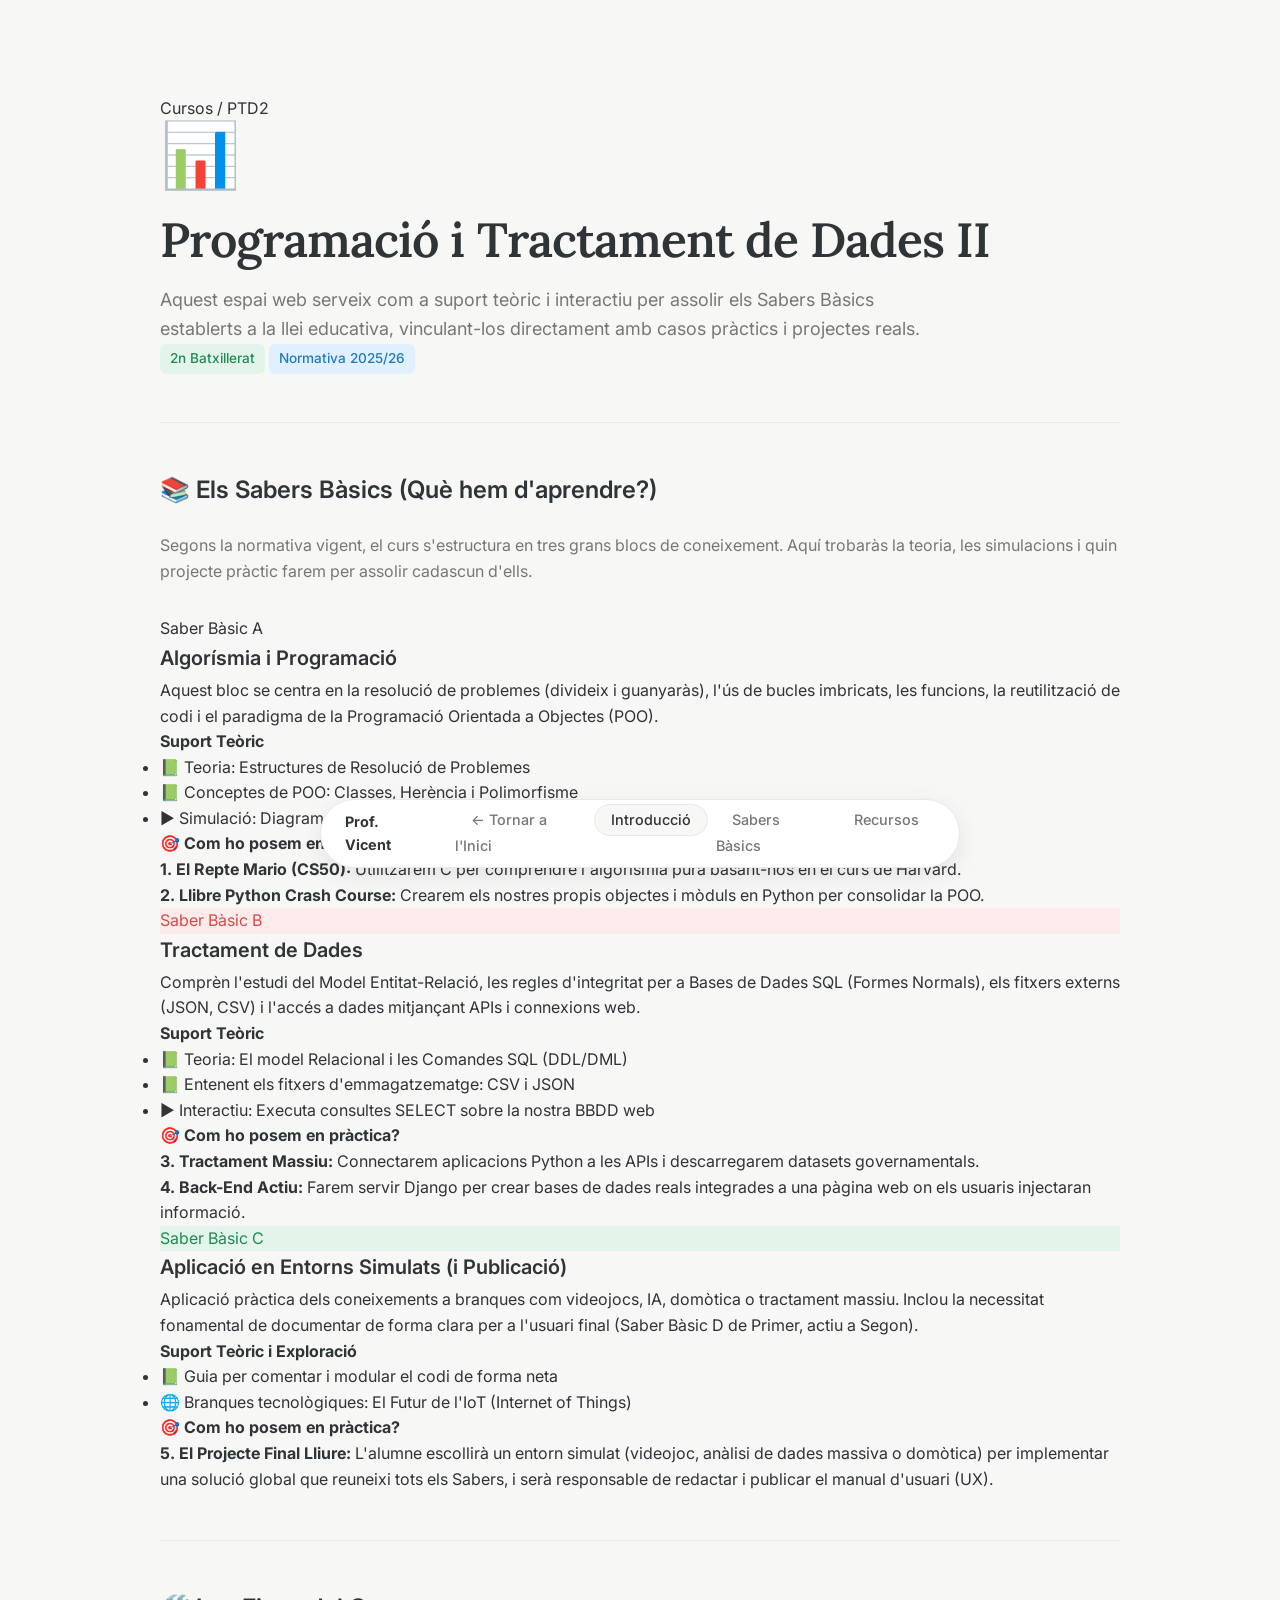
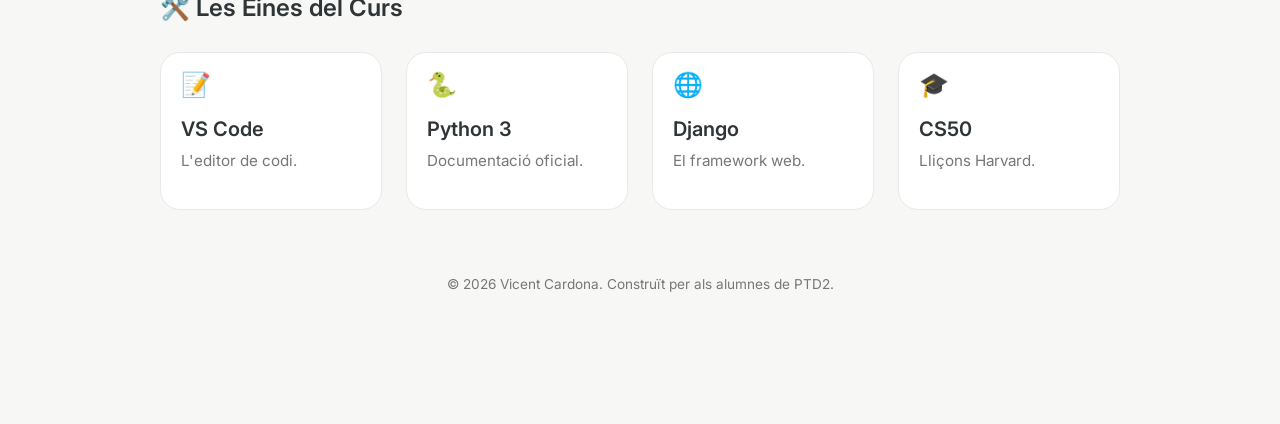
==== ptd2.html @ 04b73fc0 "refactor: restructure PTD2 around Sabers Basics" ====
<!DOCTYPE html>
<html lang="ca">

<head>
    <meta charset="UTF-8">
    <meta name="viewport" content="width=device-width, initial-scale=1.0">
    <title>PTD2 | Prof. Vicent Cardona</title>
    <meta name="description" content="Curs de Programació i Tractament de Dades II.">
    <!-- Fonts -->
    <link rel="preconnect" href="https://fonts.googleapis.com">
    <link rel="preconnect" href="https://fonts.gstatic.com" crossorigin>
    <link
        href="https://fonts.googleapis.com/css2?family=Inter:wght@400;500;600;700&family=JetBrains+Mono:wght@400;500&family=Lora:ital,wght@0,600;1,600&display=swap"
        rel="stylesheet">
    <link rel="stylesheet" href="css/style.css">
</head>

<body class="course-page">

    <!-- Floating Bottom/Top Nav Pill -->
    <nav class="nav-pill">
        <div class="nav-content">
            <span class="logo">Prof. Vicent</span>
            <ul class="nav-links">
                <li><a href="index.html">← Tornar a l'Inici</a></li>
                <li><a href="#intro" class="active">Introducció</a></li>
                <li><a href="#sabers">Sabers Bàsics</a></li>
                <li><a href="#recursos">Recursos</a></li>
            </ul>
        </div>
    </nav>

    <main class="container">

        <!-- Course Header -->
        <header id="intro" class="page-header course-header">
            <div class="breadcrumb">
                <a href="index.html">Cursos</a> / <span>PTD2</span>
            </div>
            <div class="header-icon">📊</div>
            <h1 class="title-serif">Programació i Tractament de Dades II</h1>
            <p class="subtitle">Aquest espai web serveix com a suport teòric i interactiu per assolir els Sabers Bàsics
                establerts a la llei educativa, vinculant-los directament amb casos pràctics i projectes reals.</p>
            <div class="course-meta">
                <span class="badge badge-green">2n Batxillerat</span>
                <span class="badge badge-blue">Normativa 2025/26</span>
            </div>
        </header>

        <hr class="divider">

        <!-- Core Knowledge Section (Sabers Basics) -->
        <section id="sabers" class="section">
            <div class="section-header">
                <h2>📚 Els Sabers Bàsics (Què hem d'aprendre?)</h2>
            </div>
            <p style="color: var(--text-secondary); margin-bottom: 2rem;">Segons la normativa vigent, el curs
                s'estructura en tres grans blocs de coneixement. Aquí trobaràs la teoria, les simulacions i quin
                projecte pràctic farem per assolir cadascun d'ells.</p>

            <!-- Saber Basic A -->
            <div class="module-card">
                <div class="module-header">
                    <div class="module-badge">Saber Bàsic A</div>
                    <h3>Algorísmia i Programació</h3>
                </div>
                <div class="module-body">
                    <p>Aquest bloc se centra en la resolució de problemes (divideix i guanyaràs), l'ús de bucles
                        imbricats, les funcions, la reutilització de codi i el paradigma de la Programació Orientada a
                        Objectes (POO).</p>

                    <div class="resource-list">
                        <h4>Suport Teòric</h4>
                        <ul>
                            <li><a href="#" class="resource-link"><span class="icon">📗</span> Teoria: Estructures de
                                    Resolució de Problemes</a></li>
                            <li><a href="#" class="resource-link"><span class="icon">📗</span> Conceptes de POO:
                                    Classes, Herència i Polimorfisme</a></li>
                            <li><a href="#" class="resource-link"><span class="icon">▶️</span> Simulació: Diagrames de
                                    classes interactius</a></li>
                        </ul>
                    </div>

                    <div class="project-box">
                        <h4>🎯 Com ho posem en pràctica?</h4>
                        <p><strong>1. El Repte Mario (CS50):</strong> Utilitzarem C per comprendre l'algorísmia pura
                            basant-nos en el curs de Harvard.<br>
                            <strong>2. Llibre Python Crash Course:</strong> Crearem els nostres propis objectes i mòduls
                            en Python per consolidar la POO.
                        </p>
                    </div>
                </div>
            </div>

            <!-- Saber Basic B -->
            <div class="module-card">
                <div class="module-header">
                    <div class="module-badge badge-red">Saber Bàsic B</div>
                    <h3>Tractament de Dades</h3>
                </div>
                <div class="module-body">
                    <p>Comprèn l'estudi del Model Entitat-Relació, les regles d'integritat per a Bases de Dades SQL
                        (Formes Normals), els fitxers externs (JSON, CSV) i l'accés a dades mitjançant APIs i connexions
                        web.</p>

                    <div class="resource-list">
                        <h4>Suport Teòric</h4>
                        <ul>
                            <li><a href="#" class="resource-link"><span class="icon">📗</span> Teoria: El model
                                    Relacional i les Comandes SQL (DDL/DML)</a></li>
                            <li><a href="#" class="resource-link"><span class="icon">📗</span> Entenent els fitxers
                                    d'emmagatzematge: CSV i JSON</a></li>
                            <li><a href="#" class="resource-link"><span class="icon">▶️</span> Interactiu: Executa
                                    consultes SELECT sobre la nostra BBDD web</a></li>
                        </ul>
                    </div>

                    <div class="project-box">
                        <h4>🎯 Com ho posem en pràctica?</h4>
                        <p><strong>3. Tractament Massiu:</strong> Connectarem aplicacions Python a les APIs i
                            descarregarem datasets governamentals.<br>
                            <strong>4. Back-End Actiu:</strong> Farem servir Django per crear bases de dades reals
                            integrades a una pàgina web on els usuaris injectaran informació.
                        </p>
                    </div>
                </div>
            </div>

            <!-- Saber Basic C -->
            <div class="module-card">
                <div class="module-header">
                    <div class="module-badge badge-green">Saber Bàsic C</div>
                    <h3>Aplicació en Entorns Simulats (i Publicació)</h3>
                </div>
                <div class="module-body">
                    <p>Aplicació pràctica dels coneixements a branques com videojocs, IA, domòtica o tractament massiu.
                        Inclou la necessitat fonamental de documentar de forma clara per a l'usuari final (Saber Bàsic D
                        de Primer, actiu a Segon).</p>

                    <div class="resource-list">
                        <h4>Suport Teòric i Exploració</h4>
                        <ul>
                            <li><a href="#" class="resource-link"><span class="icon">📗</span> Guia per comentar i
                                    modular el codi de forma neta</a></li>
                            <li><a href="#" class="resource-link"><span class="icon">🌐</span> Branques tecnològiques:
                                    El Futur de l'IoT (Internet of Things)</a></li>
                        </ul>
                    </div>

                    <div class="project-box">
                        <h4>🎯 Com ho posem en pràctica?</h4>
                        <p><strong>5. El Projecte Final Lliure:</strong> L'alumne escollirà un entorn simulat (videojoc,
                            anàlisi de dades massiva o domòtica) per implementar una solució global que reuneixi tots
                            els Sabers, i serà responsable de redactar i publicar el manual d'usuari (UX).</p>
                    </div>
                </div>
            </div>

        </section>

        <hr class="divider">

        <!-- Toolbox Section -->
        <section id="recursos" class="section">
            <div class="section-header">
                <h2>🛠️ Les Eines del Curs</h2>
            </div>
            <div class="bento-grid grid-small">
                <a href="https://code.visualstudio.com/" target="_blank" class="bento-card card-small">
                    <div class="card-emoji">📝</div>
                    <h3>VS Code</h3>
                    <p>L'editor de codi.</p>
                </a>
                <a href="https://www.python.org/" target="_blank" class="bento-card card-small">
                    <div class="card-emoji">🐍</div>
                    <h3>Python 3</h3>
                    <p>Documentació oficial.</p>
                </a>
                <a href="https://docs.djangoproject.com/" target="_blank" class="bento-card card-small">
                    <div class="card-emoji">🌐</div>
                    <h3>Django</h3>
                    <p>El framework web.</p>
                </a>
                <a href="https://cs50.harvard.edu/x/2024/" target="_blank" class="bento-card card-small">
                    <div class="card-emoji">🎓</div>
                    <h3>CS50</h3>
                    <p>Lliçons Harvard.</p>
                </a>
            </div>
        </section>

        <footer class="site-footer">
            <p>&copy; 2026 Vicent Cardona. Construït per als alumnes de PTD2.</p>
        </footer>
    </main>

    <script src="js/main.js"></script>
</body>

</html>
---- css/style.css ----
/* --- Notion Meets Bento Box Design System --- */
:root {
    /* Color Palette */
    --bg-main: #F7F7F5;
    /* Notion off-white */
    --bg-card: #FFFFFF;
    --bg-card-secondary: #F1F1EF;

    /* Text Colors */
    --text-primary: #2F3437;
    --text-secondary: #787774;

    /* Borders & Dividers */
    --border-subtle: #E9E9E7;

    /* Accent Badge Colors (Bg/Text) */
    --badge-blue-bg: #E1F0FE;
    --badge-blue-text: #227BBC;
    --badge-green-bg: #E3F5EB;
    --badge-green-text: #218A51;
    --badge-red-bg: #FDEBEC;
    --badge-red-text: #D44C47;
    --badge-yellow-bg: #FAF3DD;
    --badge-yellow-text: #B78D00;
    /* Darkened custom yellow for contrast */

    /* Typography */
    --font-sans: 'Inter', system-ui, -apple-system, BlinkMacSystemFont, "Segoe UI", Roboto, sans-serif;
    --font-serif: 'Lora', Georgia, serif;

    /* Component Tokens */
    --radius-bento: 20px;
    /* Split difference between 16 and 24 */
    --shadow-hover: 0px 4px 12px rgba(0, 0, 0, 0.05);
    --transition-speed: 0.2s;
    --max-width: 1024px;
}

* {
    margin: 0;
    padding: 0;
    box-sizing: border-box;
}

body {
    font-family: var(--font-sans);
    background-color: var(--bg-main);
    color: var(--text-primary);
    line-height: 1.6;
    font-weight: 400;
    -webkit-font-smoothing: antialiased;
}

/* --- Layout --- */
.container {
    max-width: var(--max-width);
    margin: 0 auto;
    padding: 4rem 2rem 8rem 2rem;
    /* Extra padding at bottom for the floating nav pill */
}

.section {
    margin-bottom: 3rem;
}

.section-header {
    display: flex;
    align-items: center;
    gap: 1rem;
    margin-bottom: 1.5rem;
}

/* --- Typography Formatting --- */
h1,
h2,
h3 {
    color: var(--text-primary);
}

h1 {
    font-size: 3rem;
    font-weight: 700;
    letter-spacing: -0.02em;
    margin-bottom: 0.5rem;
}

.title-serif {
    font-family: var(--font-serif);
    font-weight: 600;
}

h2 {
    font-size: 1.5rem;
    font-weight: 600;
}

h3 {
    font-size: 1.25rem;
    font-weight: 600;
    margin-bottom: 0.25rem;
}

p.subtitle {
    font-size: 1.125rem;
    color: var(--text-secondary);
    max-width: 800px;
}

a {
    text-decoration: none;
    color: inherit;
}

/* --- Header --- */
.page-header {
    margin-bottom: 3rem;
    padding-top: 2rem;
}

.header-icon {
    font-size: 4rem;
    margin-bottom: 1rem;
    line-height: 1;
}

hr.divider {
    border: none;
    height: 1px;
    background-color: var(--border-subtle);
    margin: 3rem 0;
}

/* --- Bento Grid System --- */
.bento-grid {
    display: grid;
    grid-template-columns: repeat(2, 1fr);
    gap: 24px;
}

.grid-small {
    grid-template-columns: repeat(4, 1fr);
}

/* --- Bento Cards --- */
.bento-card {
    background-color: var(--bg-card);
    border: 1px solid var(--border-subtle);
    border-radius: var(--radius-bento);
    padding: 24px;
    display: flex;
    flex-direction: column;
    transition: transform var(--transition-speed) ease, box-shadow var(--transition-speed) ease;
    cursor: pointer;
    height: 100%;
}

.bento-card:hover {
    transform: translateY(-2px);
    box-shadow: var(--shadow-hover);
}

.card-large {
    grid-column: span 2;
}

.card-small {
    padding: 20px;
}

.card-emoji {
    font-size: 24px;
    margin-bottom: 16px;
    line-height: 1;
}

.bento-card p {
    color: var(--text-secondary);
    font-size: 0.95rem;
    flex-grow: 1;
    margin-bottom: 1rem;
}

.card-footer {
    display: flex;
    justify-content: space-between;
    align-items: center;
    margin-top: auto;
}

.arrow {
    color: var(--text-secondary);
    font-size: 1.2rem;
    transition: transform var(--transition-speed) ease;
}

.bento-card:hover .arrow {
    transform: translateX(4px);
    color: var(--text-primary);
}

/* --- Badges / Tags --- */
.badge {
    display: inline-block;
    padding: 4px 10px;
    border-radius: 6px;
    font-size: 0.85rem;
    font-weight: 500;
}

.badge-blue {
    background-color: var(--badge-blue-bg);
    color: var(--badge-blue-text);
}

.badge-green {
    background-color: var(--badge-green-bg);
    color: var(--badge-green-text);
}

.badge-red {
    background-color: var(--badge-red-bg);
    color: var(--badge-red-text);
}

.badge-yellow {
    background-color: var(--badge-yellow-bg);
    color: var(--badge-yellow-text);
}

/* --- Accordions / Toggles --- */
.faq-section h2 {
    margin-bottom: 1.5rem;
}

.accordion {
    margin-bottom: 0.5rem;
    border-radius: 8px;
    overflow: hidden;
}

.accordion summary {
    padding: 12px 8px;
    font-weight: 600;
    cursor: pointer;
    list-style: none;
    /* Hide default triangle in many browsers */
    color: var(--text-primary);
    transition: background-color 0.2s ease;
    border-radius: 8px;
}

.accordion summary::-webkit-details-marker {
    display: none;
}

.accordion summary:hover {
    background-color: rgba(0, 0, 0, 0.03);
}

.accordion-content {
    padding: 8px 8px 16px 24px;
    color: var(--text-secondary);
    font-size: 0.95rem;
}

/* --- Navigation Pill (Floating Bottom) --- */
.nav-pill {
    position: fixed;
    bottom: 2rem;
    left: 50%;
    transform: translateX(-50%);
    z-index: 1000;
}

.nav-content {
    background-color: var(--bg-card);
    border: 1px solid var(--border-subtle);
    box-shadow: 0 8px 24px rgba(0, 0, 0, 0.08);
    border-radius: 50px;
    padding: 0.5rem 1.5rem;
    display: flex;
    align-items: center;
    gap: 2rem;
}

.nav-pill .logo {
    font-weight: 700;
    font-size: 0.9rem;
    color: var(--text-primary);
}

.nav-links {
    list-style: none;
    display: flex;
    gap: 0.5rem;
}

.nav-links a {
    font-size: 0.9rem;
    font-weight: 500;
    color: var(--text-secondary);
    padding: 0.4rem 1rem;
    border-radius: 20px;
    transition: all 0.2s ease;
}

.nav-links a:hover {
    color: var(--text-primary);
    background-color: rgba(0, 0, 0, 0.03);
}

.nav-links a.active {
    color: var(--text-primary);
    background-color: var(--bg-main);
    border: 1px solid var(--border-subtle);
}

/* --- Footer --- */
.site-footer {
    text-align: center;
    color: var(--text-secondary);
    font-size: 0.85rem;
    margin-top: 4rem;
}

/* --- Mobile Responsiveness --- */
@media (max-width: 768px) {
    .container {
        padding: 2rem 1rem 6rem 1rem;
    }

    h1 {
        font-size: 2.25rem;
    }

    .bento-grid,
    .grid-small {
        grid-template-columns: 1fr;
    }

    .card-large {
        grid-column: span 1;
    }

    .nav-content {
        gap: 1rem;
        padding: 0.5rem 1rem;
    }

    .nav-pill .logo {
        display: none;
        /* Hide logo on mobile for space */
    }
}
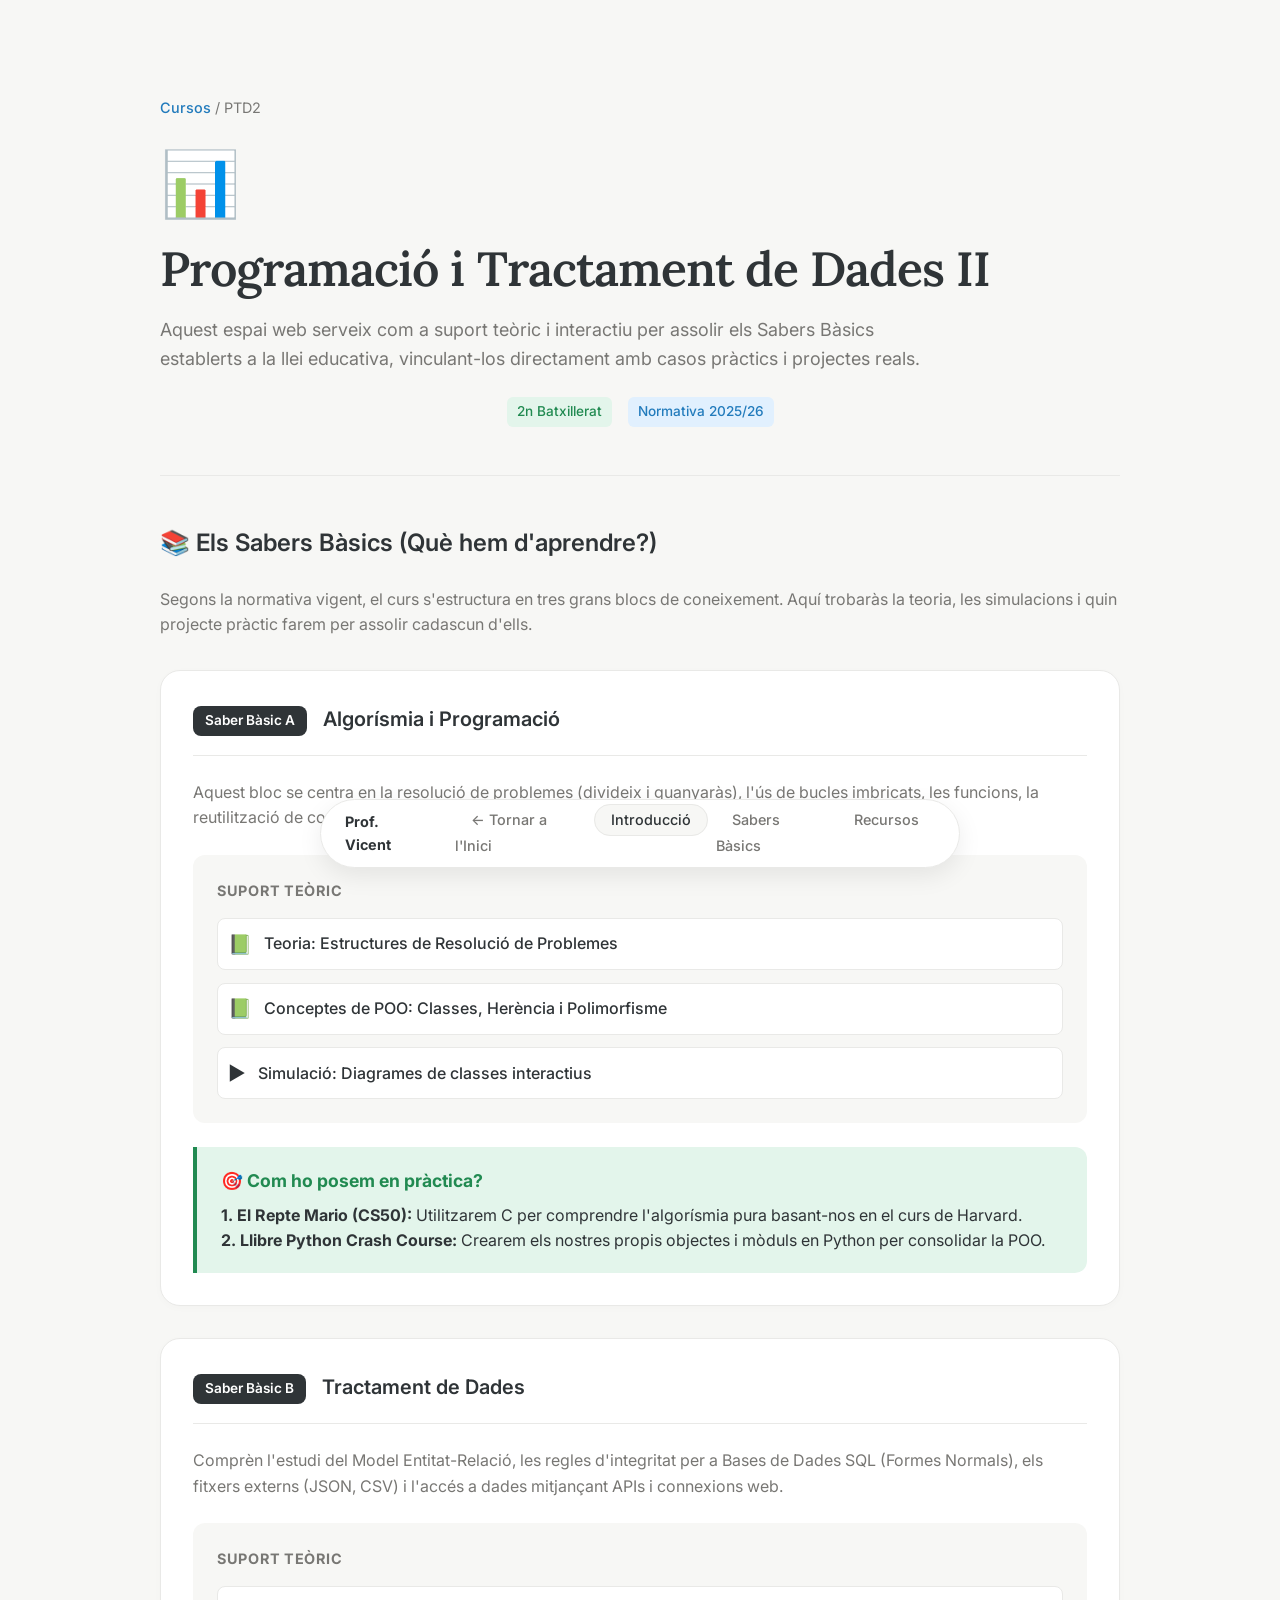
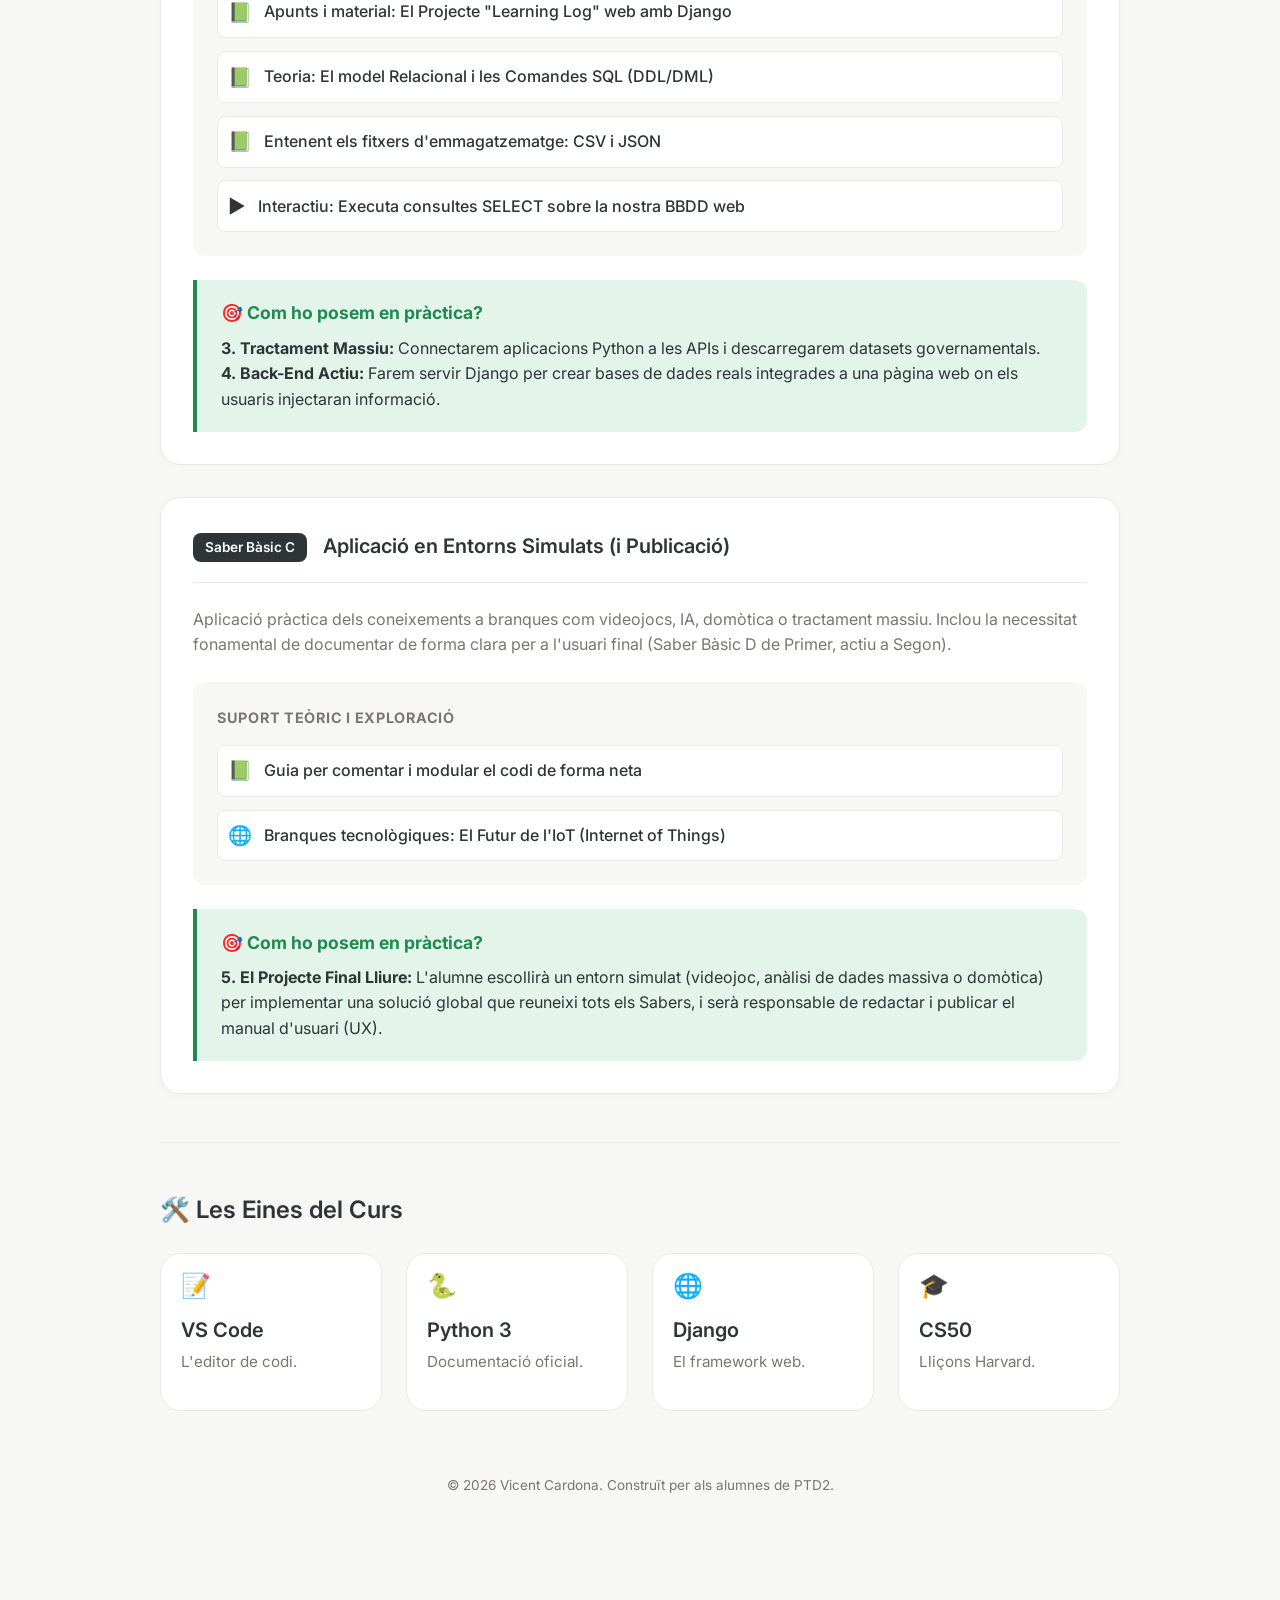
==== commit b04a85cd: "feat: Add Django Learning Log materials" ====
--- a/ptd2.html
+++ b/ptd2.html
@@ -106,6 +106,8 @@
                     <div class="resource-list">
                         <h4>Suport Teòric</h4>
                         <ul>
+                            <li><a href="django_learning_log.html" class="resource-link"><span class="icon">📗</span>
+                                    Apunts i material: El Projecte "Learning Log" web amb Django</a></li>
                             <li><a href="#" class="resource-link"><span class="icon">📗</span> Teoria: El model
                                     Relacional i les Comandes SQL (DDL/DML)</a></li>
                             <li><a href="#" class="resource-link"><span class="icon">📗</span> Entenent els fitxers
--- a/css/style.css
+++ b/css/style.css
@@ -253,6 +253,294 @@
     display: none;
 }
 
+/* --- Course Page Specific Styles & Learning Modules --- */
+
+.breadcrumb {
+    font-size: 0.9rem;
+    color: var(--text-secondary);
+    margin-bottom: 2rem;
+}
+
+.breadcrumb a {
+    color: var(--badge-blue-text);
+    text-decoration: none;
+    font-weight: 500;
+}
+
+.course-header .course-meta {
+    display: flex;
+    gap: 1rem;
+    margin-top: 1.5rem;
+    justify-content: center;
+}
+
+.module-card {
+    background-color: var(--bg-card);
+    border: 1px solid var(--border-subtle);
+    border-radius: var(--radius-bento);
+    padding: 2rem;
+    margin-bottom: 2rem;
+    box-shadow: 0 2px 8px rgba(0, 0, 0, 0.02);
+}
+
+.module-header {
+    display: flex;
+    align-items: center;
+    gap: 1rem;
+    margin-bottom: 1.5rem;
+    border-bottom: 1px solid var(--border-subtle);
+    padding-bottom: 1rem;
+}
+
+.module-badge {
+    background-color: var(--text-primary);
+    color: var(--bg-card);
+    padding: 4px 12px;
+    border-radius: 8px;
+    font-size: 0.85rem;
+    font-weight: 600;
+}
+
+.module-body p {
+    color: var(--text-secondary);
+    font-size: 1rem;
+    margin-bottom: 1.5rem;
+}
+
+/* Resource List inside modules */
+.resource-list {
+    background-color: var(--bg-main);
+    padding: 1.5rem;
+    border-radius: 12px;
+    margin-bottom: 1.5rem;
+}
+
+.resource-list h4 {
+    font-size: 0.9rem;
+    text-transform: uppercase;
+    letter-spacing: 0.05em;
+    color: var(--text-secondary);
+    margin-bottom: 1rem;
+}
+
+.resource-list ul {
+    list-style: none;
+    display: flex;
+    flex-direction: column;
+    gap: 0.8rem;
+}
+
+.resource-link {
+    display: flex;
+    align-items: center;
+    gap: 0.8rem;
+    padding: 0.6rem;
+    background-color: var(--bg-card);
+    border: 1px solid var(--border-subtle);
+    border-radius: 8px;
+    transition: all var(--transition-speed) ease;
+    font-weight: 500;
+}
+
+.resource-link:hover {
+    border-color: #d1d1cf;
+    transform: translateX(4px);
+    box-shadow: var(--shadow-hover);
+}
+
+.resource-link .icon {
+    font-size: 1.2rem;
+}
+
+/* Code Snippets */
+.interactive-snippet {
+    margin-bottom: 1.5rem;
+    border-radius: 12px;
+    overflow: hidden;
+    border: 1px solid var(--border-subtle);
+}
+
+.snippet-header {
+    background-color: var(--text-primary);
+    color: #a1a1aa;
+    padding: 0.5rem 1rem;
+    font-size: 0.8rem;
+    font-weight: 600;
+    font-family: var(--font-sans);
+}
+
+.interactive-snippet pre {
+    background-color: #1a1a1a;
+    color: #e4e4e7;
+    padding: 1.5rem;
+    overflow-x: auto;
+    font-family: 'JetBrains Mono', 'Courier New', Courier, monospace;
+    font-size: 0.95rem;
+    line-height: 1.5;
+}
+
+/* Project Box */
+.project-box {
+    border-left: 4px solid var(--badge-green-text);
+    padding: 1.2rem 1.5rem;
+    background-color: var(--badge-green-bg);
+    border-radius: 0 12px 12px 0;
+}
+
+.project-box h4 {
+    color: var(--badge-green-text);
+    margin-bottom: 0.5rem;
+    font-size: 1.1rem;
+}
+
+.project-box p {
+    color: var(--text-primary) !important;
+    margin-bottom: 0 !important;
+}
+
+.breadcrumb {
+    font-size: 0.9rem;
+    color: var(--text-secondary);
+    margin-bottom: 2rem;
+}
+
+.breadcrumb a {
+    color: var(--badge-blue-text);
+    text-decoration: none;
+    font-weight: 500;
+}
+
+.course-header .course-meta {
+    display: flex;
+    gap: 1rem;
+    margin-top: 1.5rem;
+    justify-content: center;
+}
+
+.module-card {
+    background-color: var(--bg-card);
+    border: 1px solid var(--border-subtle);
+    border-radius: var(--radius-bento);
+    padding: 2rem;
+    margin-bottom: 2rem;
+    box-shadow: 0 2px 8px rgba(0, 0, 0, 0.02);
+}
+
+.module-header {
+    display: flex;
+    align-items: center;
+    gap: 1rem;
+    margin-bottom: 1.5rem;
+    border-bottom: 1px solid var(--border-subtle);
+    padding-bottom: 1rem;
+}
+
+.module-badge {
+    background-color: var(--text-primary);
+    color: var(--bg-card);
+    padding: 4px 12px;
+    border-radius: 8px;
+    font-size: 0.85rem;
+    font-weight: 600;
+}
+
+.module-body p {
+    color: var(--text-secondary);
+    font-size: 1rem;
+    margin-bottom: 1.5rem;
+}
+
+/* Resource List inside modules */
+.resource-list {
+    background-color: var(--bg-main);
+    padding: 1.5rem;
+    border-radius: 12px;
+    margin-bottom: 1.5rem;
+}
+
+.resource-list h4 {
+    font-size: 0.9rem;
+    text-transform: uppercase;
+    letter-spacing: 0.05em;
+    color: var(--text-secondary);
+    margin-bottom: 1rem;
+}
+
+.resource-list ul {
+    list-style: none;
+    display: flex;
+    flex-direction: column;
+    gap: 0.8rem;
+}
+
+.resource-link {
+    display: flex;
+    align-items: center;
+    gap: 0.8rem;
+    padding: 0.6rem;
+    background-color: var(--bg-card);
+    border: 1px solid var(--border-subtle);
+    border-radius: 8px;
+    transition: all var(--transition-speed) ease;
+    font-weight: 500;
+}
+
+.resource-link:hover {
+    border-color: #d1d1cf;
+    transform: translateX(4px);
+    box-shadow: var(--shadow-hover);
+}
+
+.resource-link .icon {
+    font-size: 1.2rem;
+}
+
+/* Code Snippets */
+.interactive-snippet {
+    margin-bottom: 1.5rem;
+    border-radius: 12px;
+    overflow: hidden;
+    border: 1px solid var(--border-subtle);
+}
+
+.snippet-header {
+    background-color: var(--text-primary);
+    color: #a1a1aa;
+    padding: 0.5rem 1rem;
+    font-size: 0.8rem;
+    font-weight: 600;
+    font-family: var(--font-sans);
+}
+
+.interactive-snippet pre {
+    background-color: #1a1a1a;
+    color: #e4e4e7;
+    padding: 1.5rem;
+    overflow-x: auto;
+    font-family: 'JetBrains Mono', 'Courier New', Courier, monospace;
+    font-size: 0.95rem;
+    line-height: 1.5;
+}
+
+/* Project Box */
+.project-box {
+    border-left: 4px solid var(--badge-green-text);
+    padding: 1.2rem 1.5rem;
+    background-color: var(--badge-green-bg);
+    border-radius: 0 12px 12px 0;
+}
+
+.project-box h4 {
+    color: var(--badge-green-text);
+    margin-bottom: 0.5rem;
+    font-size: 1.1rem;
+}
+
+.project-box p {
+    color: var(--text-primary) !important;
+    margin-bottom: 0 !important;
+}
+
 .accordion summary:hover {
     background-color: rgba(0, 0, 0, 0.03);
 }
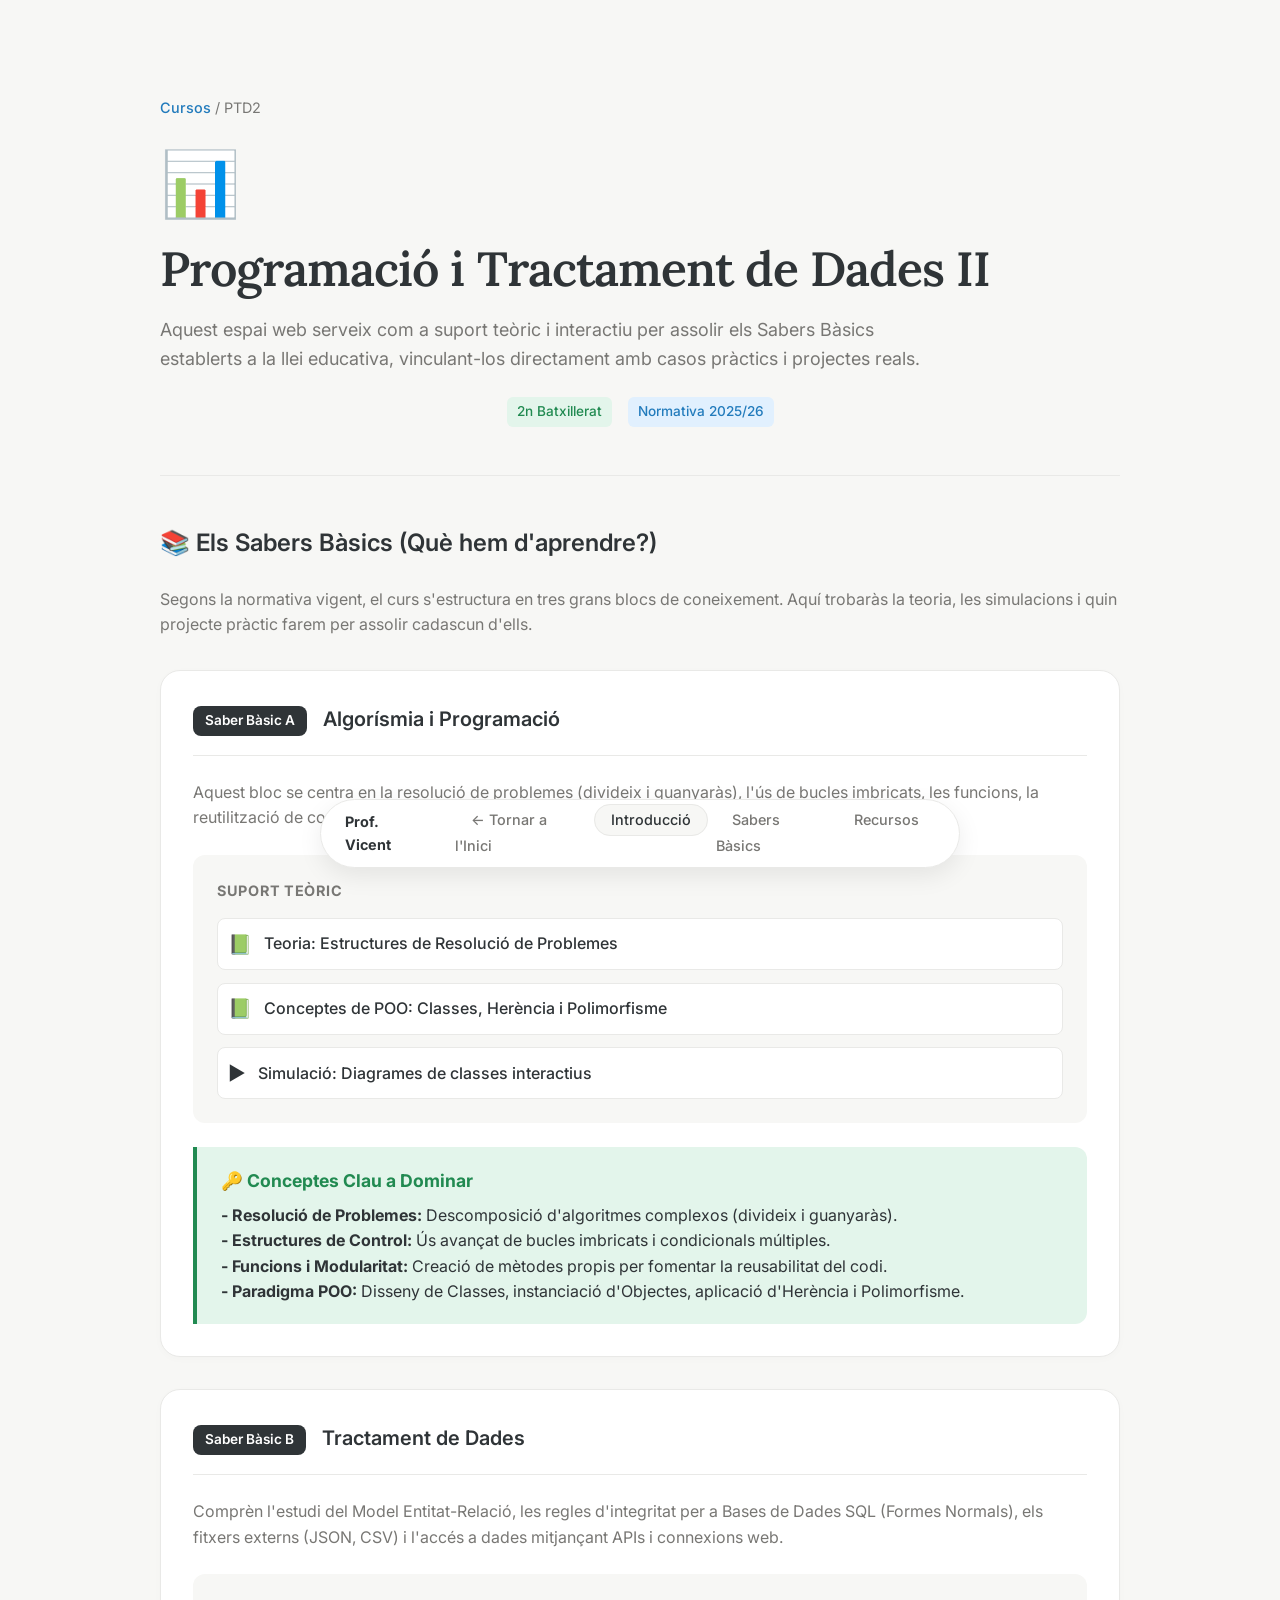
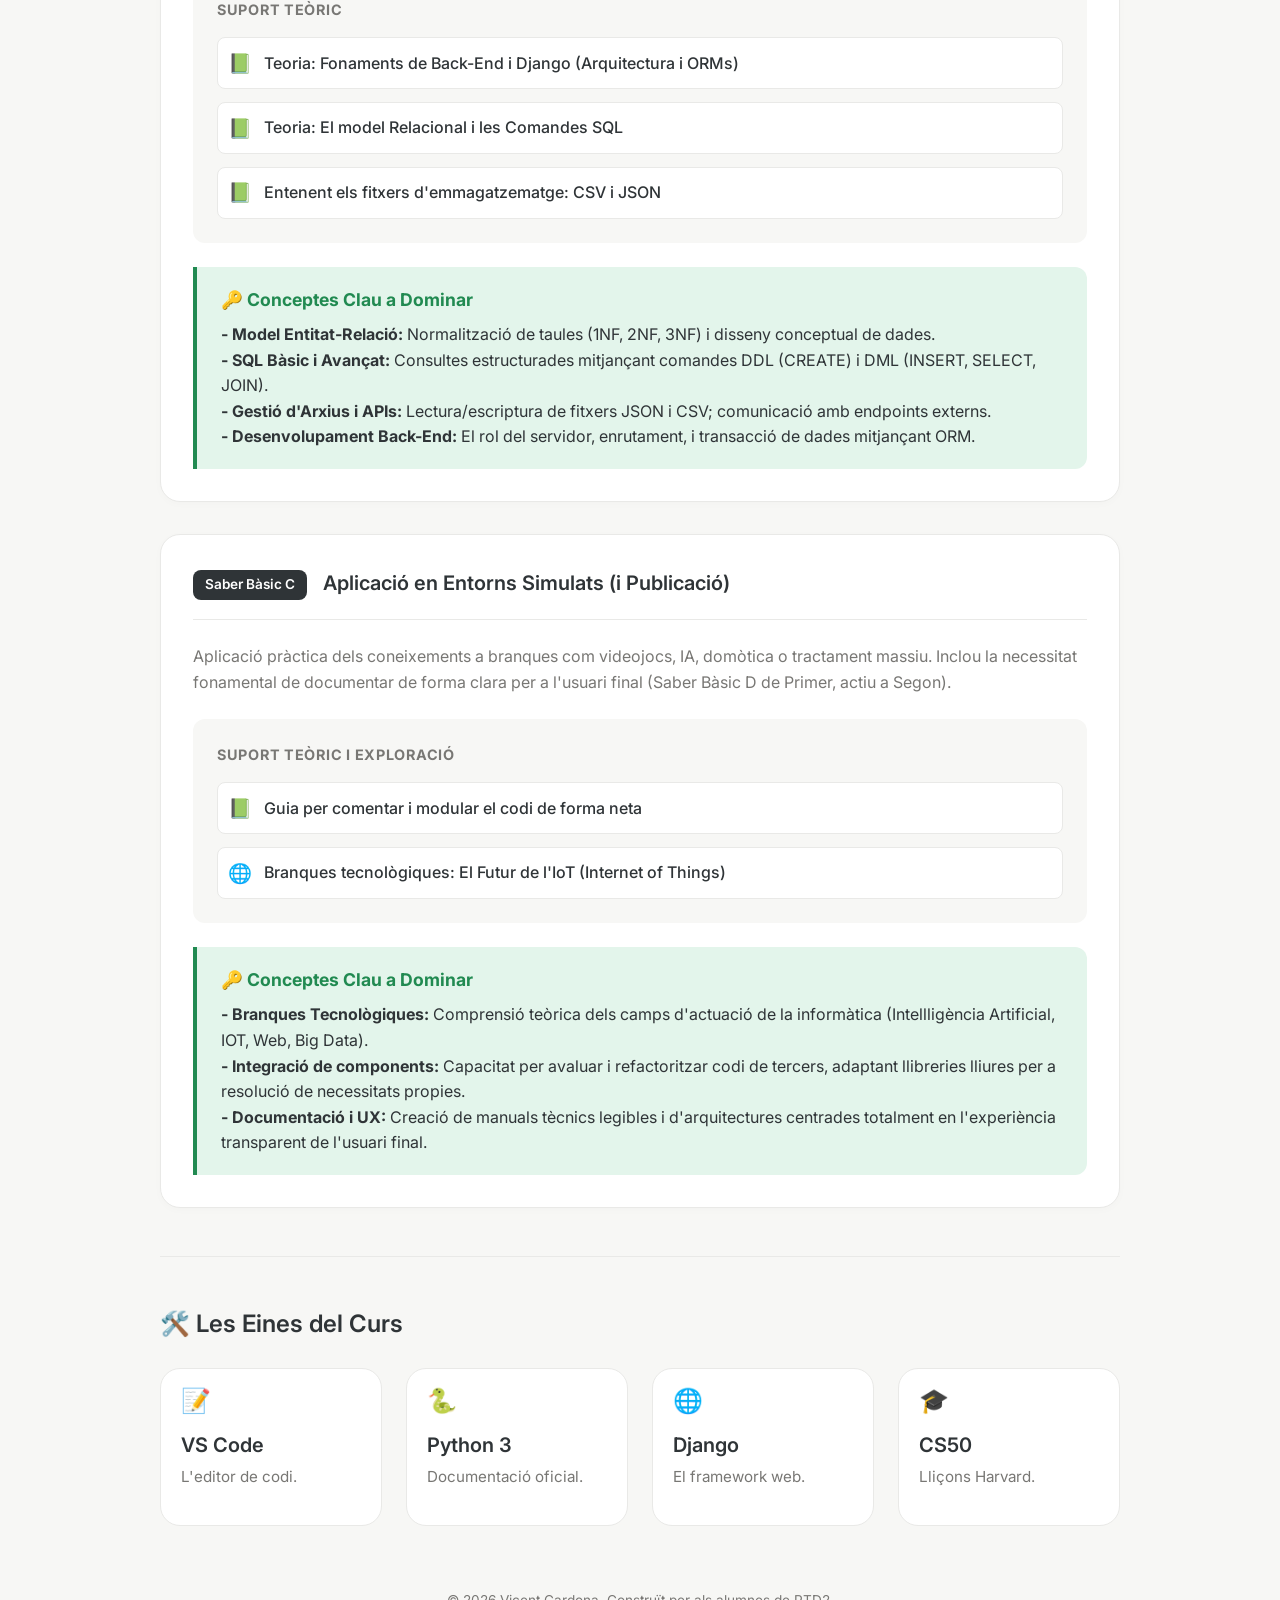
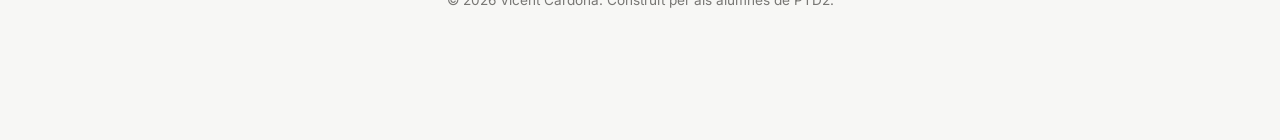
==== commit 3992c445: "feat: restructure to pure Sabers Basics theory and add back-end theory" ====
--- a/ptd2.html
+++ b/ptd2.html
@@ -82,11 +82,15 @@
                     </div>
 
                     <div class="project-box">
-                        <h4>🎯 Com ho posem en pràctica?</h4>
-                        <p><strong>1. El Repte Mario (CS50):</strong> Utilitzarem C per comprendre l'algorísmia pura
-                            basant-nos en el curs de Harvard.<br>
-                            <strong>2. Llibre Python Crash Course:</strong> Crearem els nostres propis objectes i mòduls
-                            en Python per consolidar la POO.
+                        <h4>🔑 Conceptes Clau a Dominar</h4>
+                        <p><strong>- Resolució de Problemes:</strong> Descomposició d'algoritmes complexos (divideix i
+                            guanyaràs).<br>
+                            <strong>- Estructures de Control:</strong> Ús avançat de bucles imbricats i condicionals
+                            múltiples.<br>
+                            <strong>- Funcions i Modularitat:</strong> Creació de mètodes propis per fomentar la
+                            reusabilitat del codi.<br>
+                            <strong>- Paradigma POO:</strong> Disseny de Classes, instanciació d'Objectes, aplicació
+                            d'Herència i Polimorfisme.
                         </p>
                     </div>
                 </div>
@@ -106,23 +110,25 @@
                     <div class="resource-list">
                         <h4>Suport Teòric</h4>
                         <ul>
-                            <li><a href="django_learning_log.html" class="resource-link"><span class="icon">📗</span>
-                                    Apunts i material: El Projecte "Learning Log" web amb Django</a></li>
+                            <li><a href="teoria_saber_b.html" class="resource-link"><span class="icon">📗</span> Teoria:
+                                    Fonaments de Back-End i Django (Arquitectura i ORMs)</a></li>
                             <li><a href="#" class="resource-link"><span class="icon">📗</span> Teoria: El model
-                                    Relacional i les Comandes SQL (DDL/DML)</a></li>
+                                    Relacional i les Comandes SQL</a></li>
                             <li><a href="#" class="resource-link"><span class="icon">📗</span> Entenent els fitxers
                                     d'emmagatzematge: CSV i JSON</a></li>
-                            <li><a href="#" class="resource-link"><span class="icon">▶️</span> Interactiu: Executa
-                                    consultes SELECT sobre la nostra BBDD web</a></li>
                         </ul>
                     </div>
 
                     <div class="project-box">
-                        <h4>🎯 Com ho posem en pràctica?</h4>
-                        <p><strong>3. Tractament Massiu:</strong> Connectarem aplicacions Python a les APIs i
-                            descarregarem datasets governamentals.<br>
-                            <strong>4. Back-End Actiu:</strong> Farem servir Django per crear bases de dades reals
-                            integrades a una pàgina web on els usuaris injectaran informació.
+                        <h4>🔑 Conceptes Clau a Dominar</h4>
+                        <p><strong>- Model Entitat-Relació:</strong> Normalització de taules (1NF, 2NF, 3NF) i disseny
+                            conceptual de dades.<br>
+                            <strong>- SQL Bàsic i Avançat:</strong> Consultes estructurades mitjançant comandes DDL
+                            (CREATE) i DML (INSERT, SELECT, JOIN).<br>
+                            <strong>- Gestió d'Arxius i APIs:</strong> Lectura/escriptura de fitxers JSON i CSV;
+                            comunicació amb endpoints externs.<br>
+                            <strong>- Desenvolupament Back-End:</strong> El rol del servidor, enrutament, i transacció
+                            de dades mitjançant ORM.
                         </p>
                     </div>
                 </div>
@@ -150,10 +156,14 @@
                     </div>
 
                     <div class="project-box">
-                        <h4>🎯 Com ho posem en pràctica?</h4>
-                        <p><strong>5. El Projecte Final Lliure:</strong> L'alumne escollirà un entorn simulat (videojoc,
-                            anàlisi de dades massiva o domòtica) per implementar una solució global que reuneixi tots
-                            els Sabers, i serà responsable de redactar i publicar el manual d'usuari (UX).</p>
+                        <h4>🔑 Conceptes Clau a Dominar</h4>
+                        <p><strong>- Branques Tecnològiques:</strong> Comprensió teòrica dels camps d'actuació de la
+                            informàtica (Intellligència Artificial, IOT, Web, Big Data).<br>
+                            <strong>- Integració de components:</strong> Capacitat per avaluar i refactoritzar codi de
+                            tercers, adaptant llibreries lliures per a resolució de necessitats propies.<br>
+                            <strong>- Documentació i UX:</strong> Creació de manuals tècnics legibles i d'arquitectures
+                            centrades totalment en l'experiència transparent de l'usuari final.
+                        </p>
                     </div>
                 </div>
             </div>
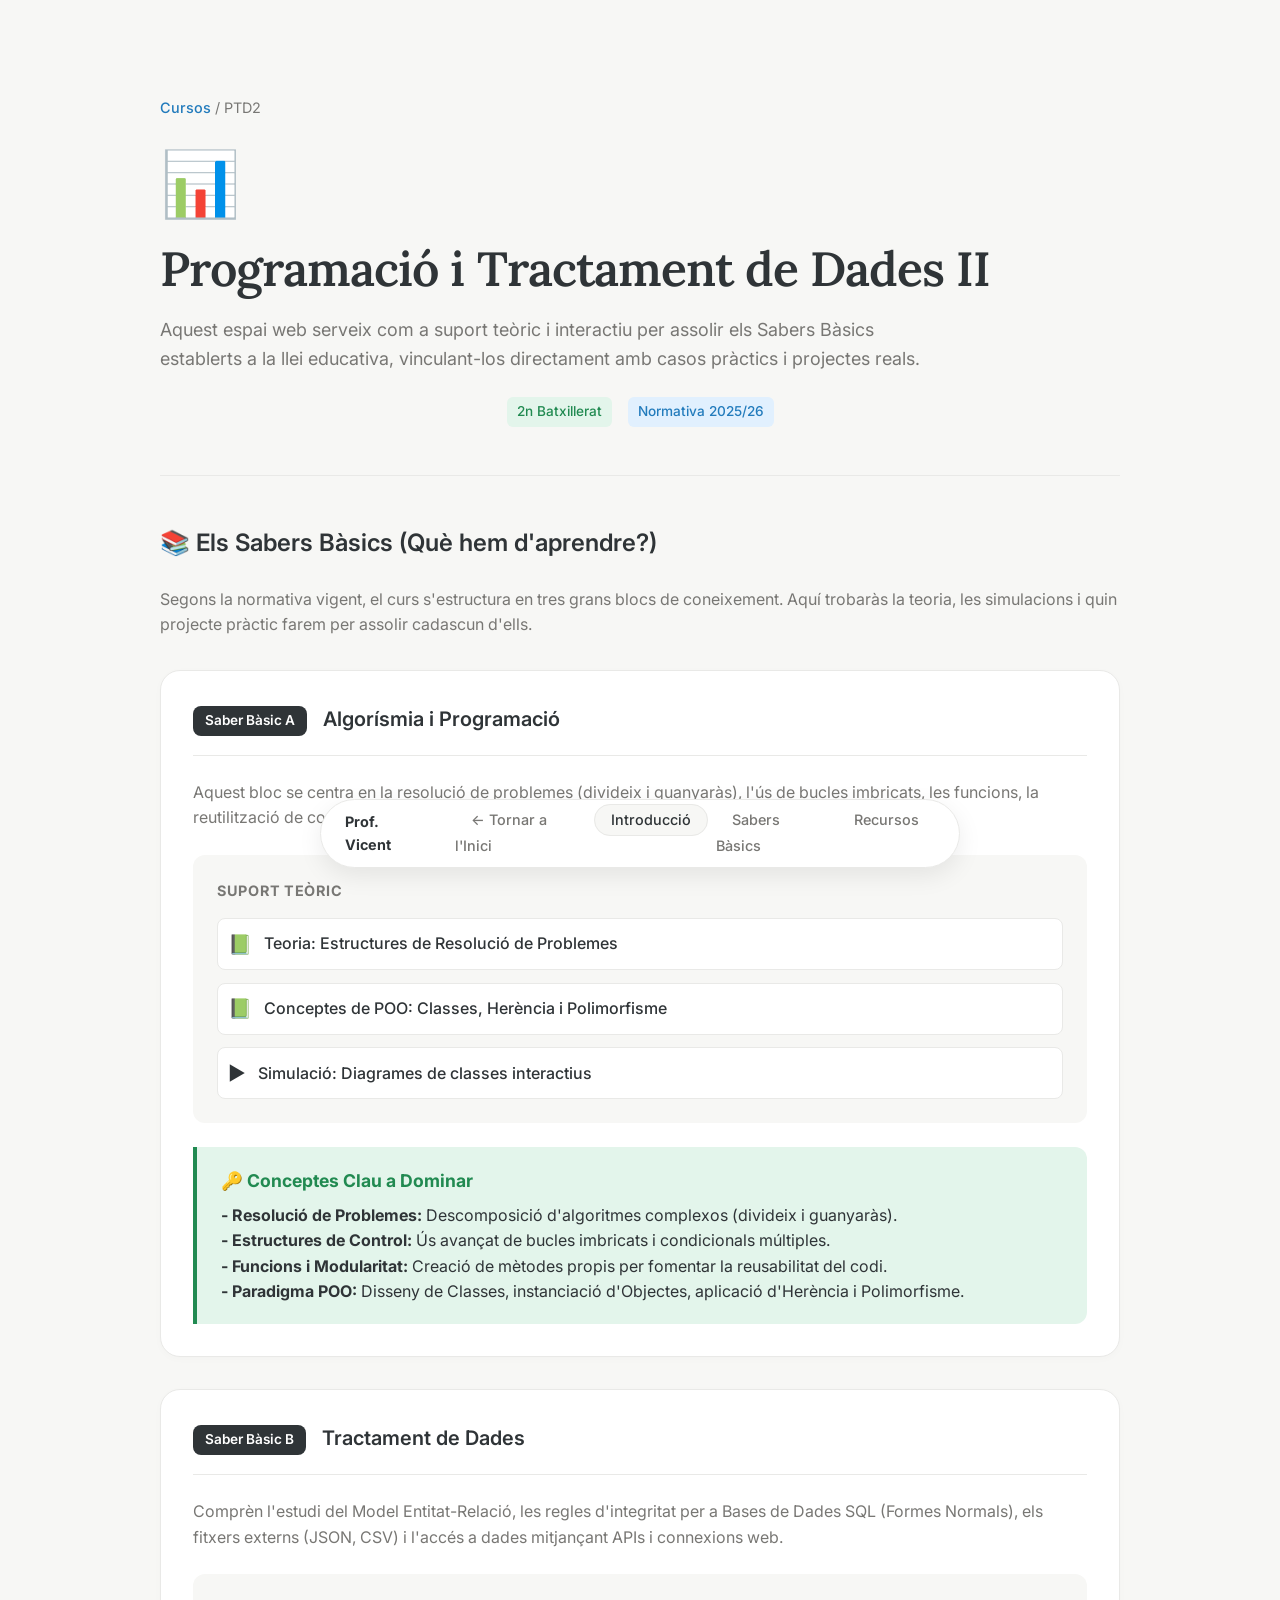
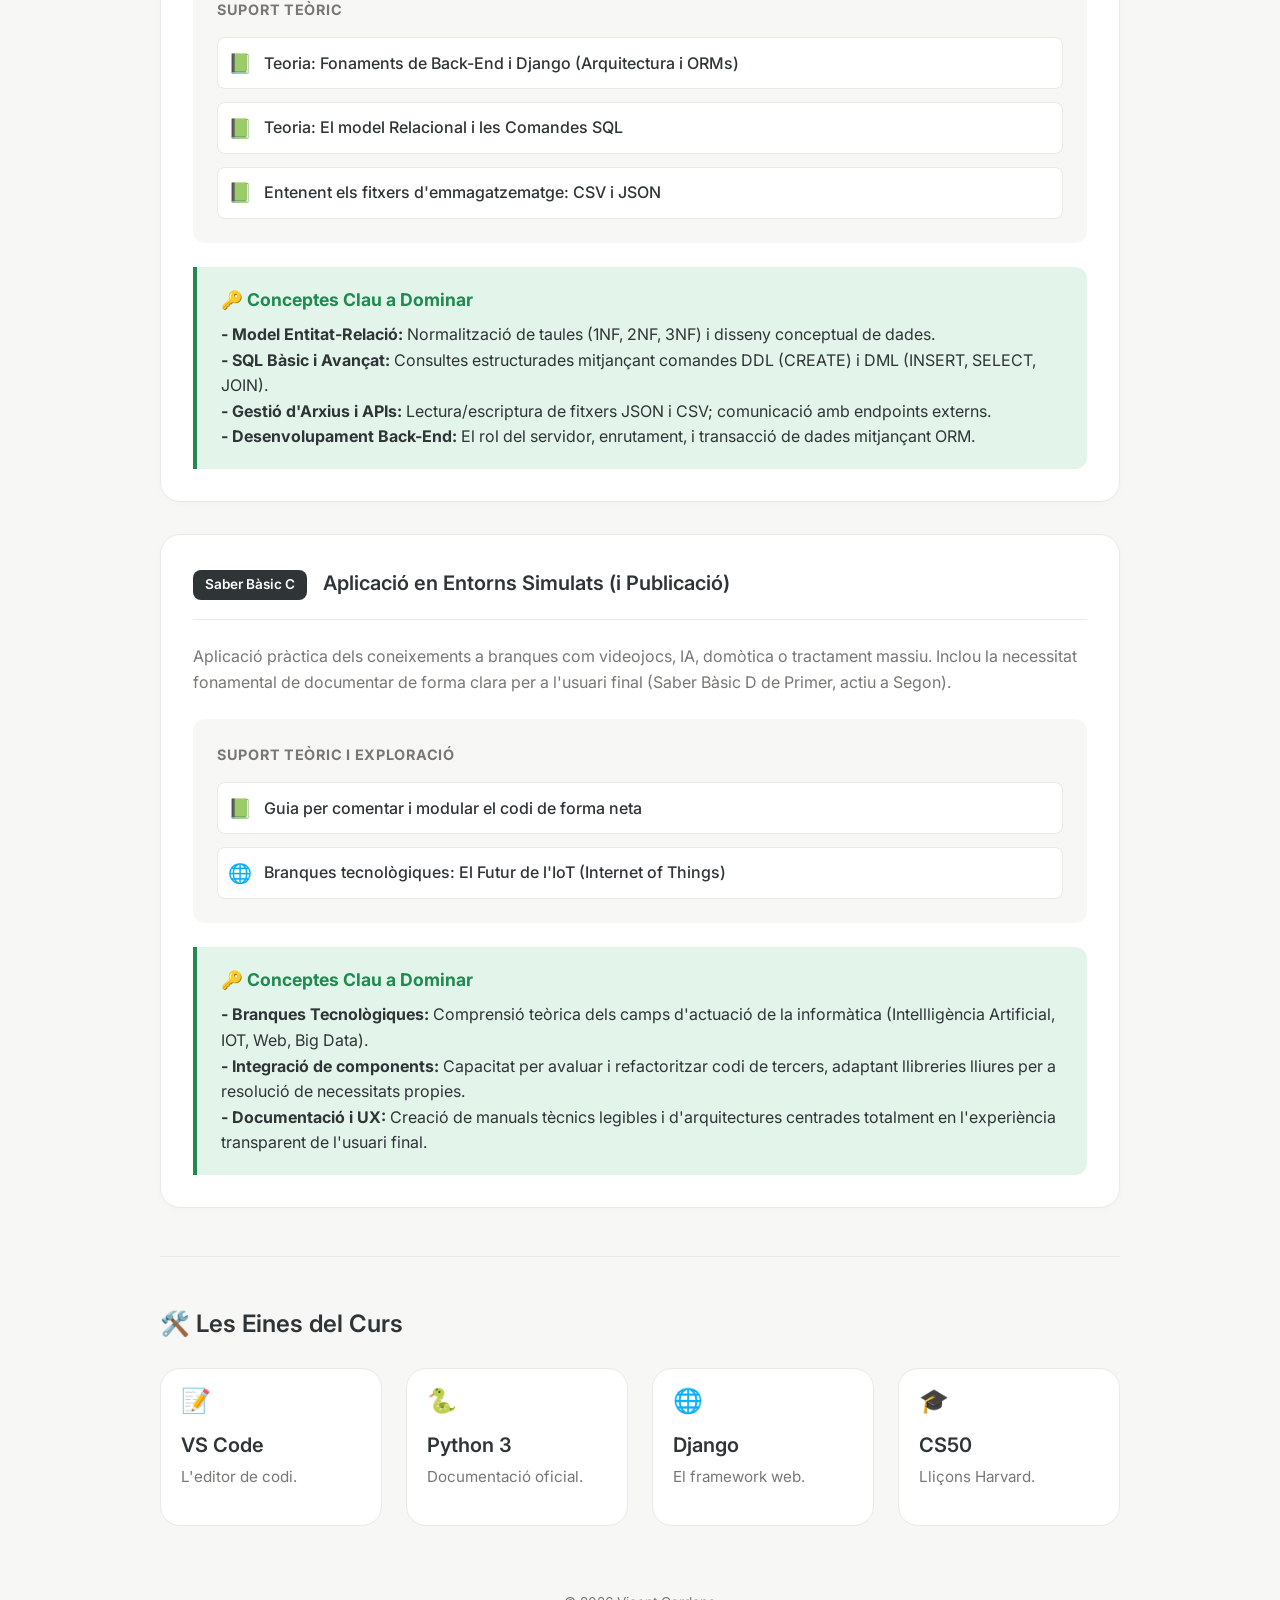
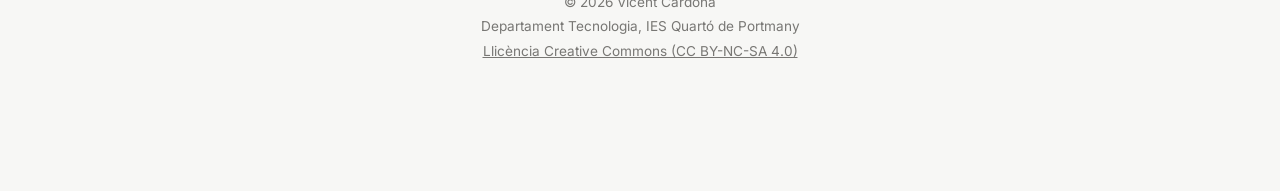
==== commit 9e16be5a: "chore: Update footers with school branding and CC License" ====
--- a/ptd2.html
+++ b/ptd2.html
@@ -201,8 +201,14 @@
             </div>
         </section>
 
-        <footer class="site-footer">
-            <p>&copy; 2026 Vicent Cardona. Construït per als alumnes de PTD2.</p>
+        <footer class="site-footer" style="line-height: 1.8;">
+            <p>
+                &copy; 2026 Vicent Cardona<br>
+                Departament Tecnologia, IES Quartó de Portmany<br>
+                <a href="https://creativecommons.org/licenses/by-nc-sa/4.0/deed.ca" target="_blank"
+                    rel="noopener noreferrer" style="text-decoration: underline;">Llicència Creative Commons (CC
+                    BY-NC-SA 4.0)</a>
+            </p>
         </footer>
     </main>
 
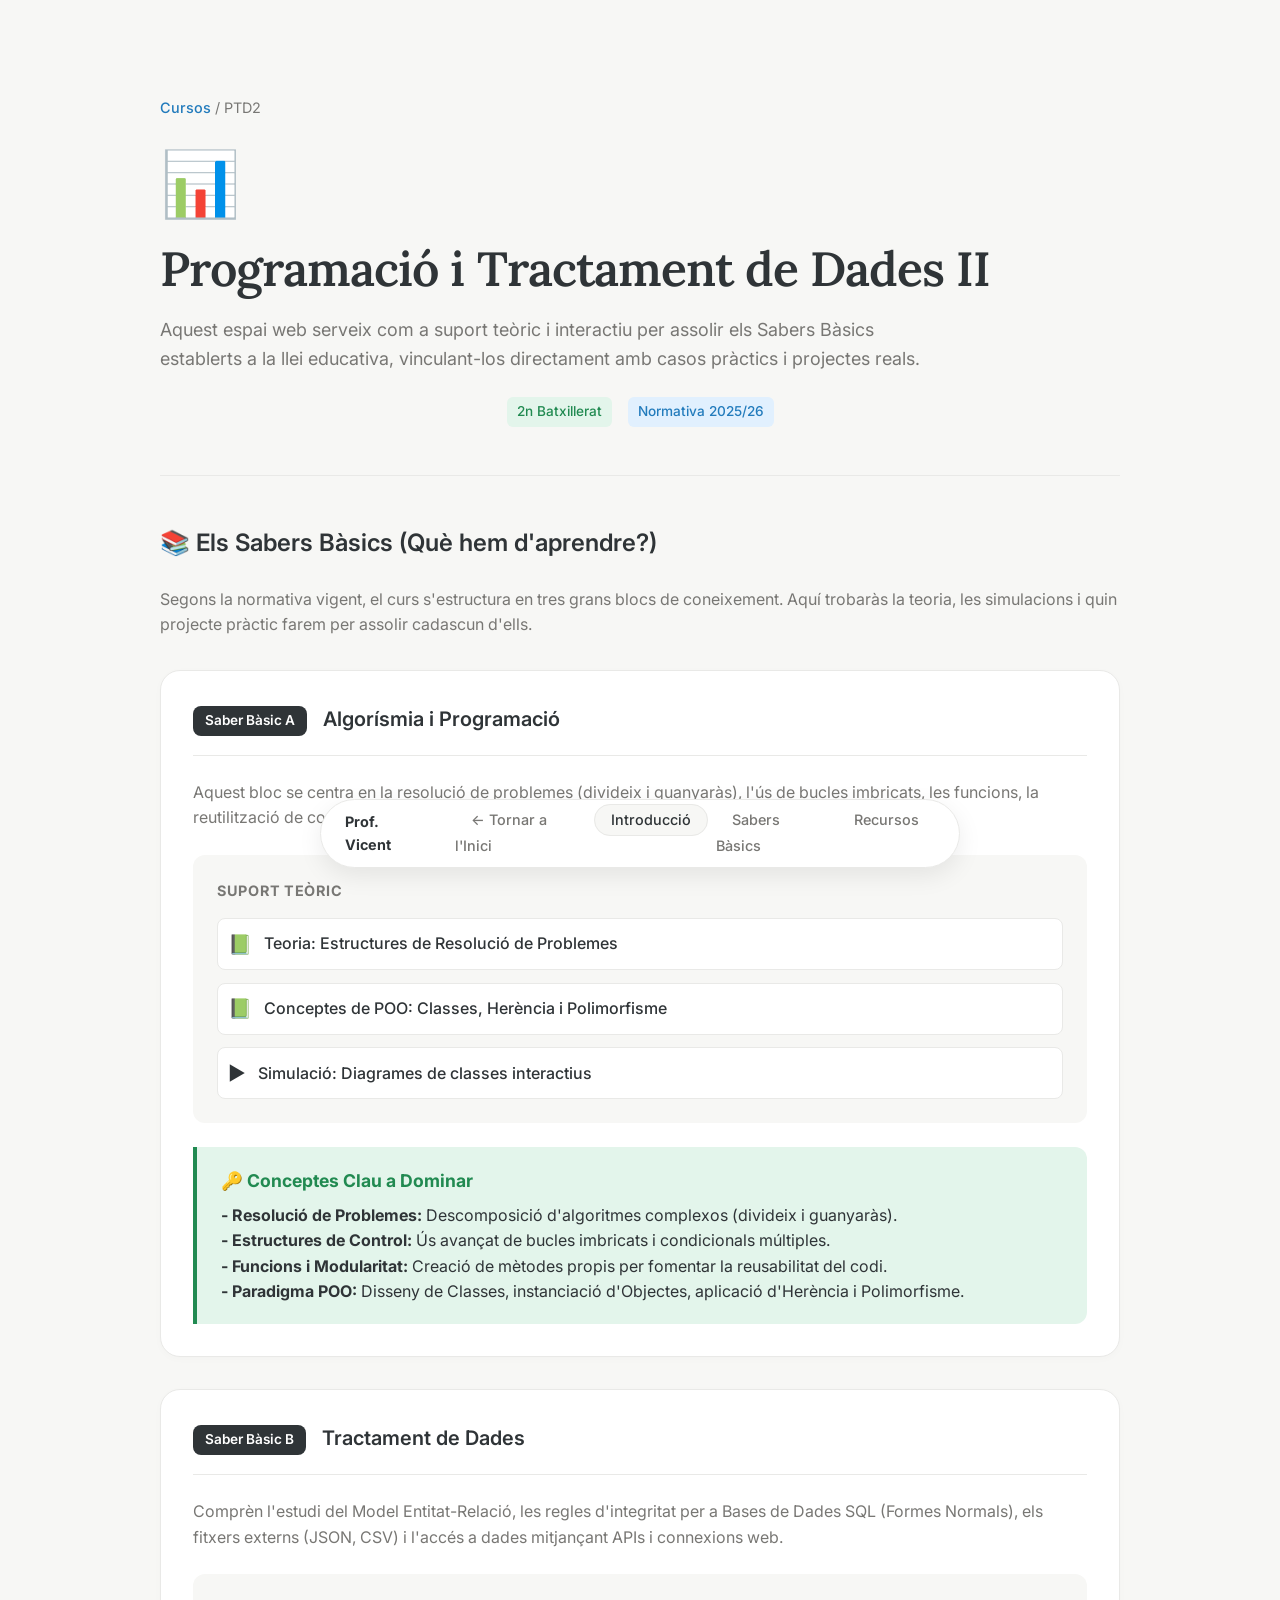
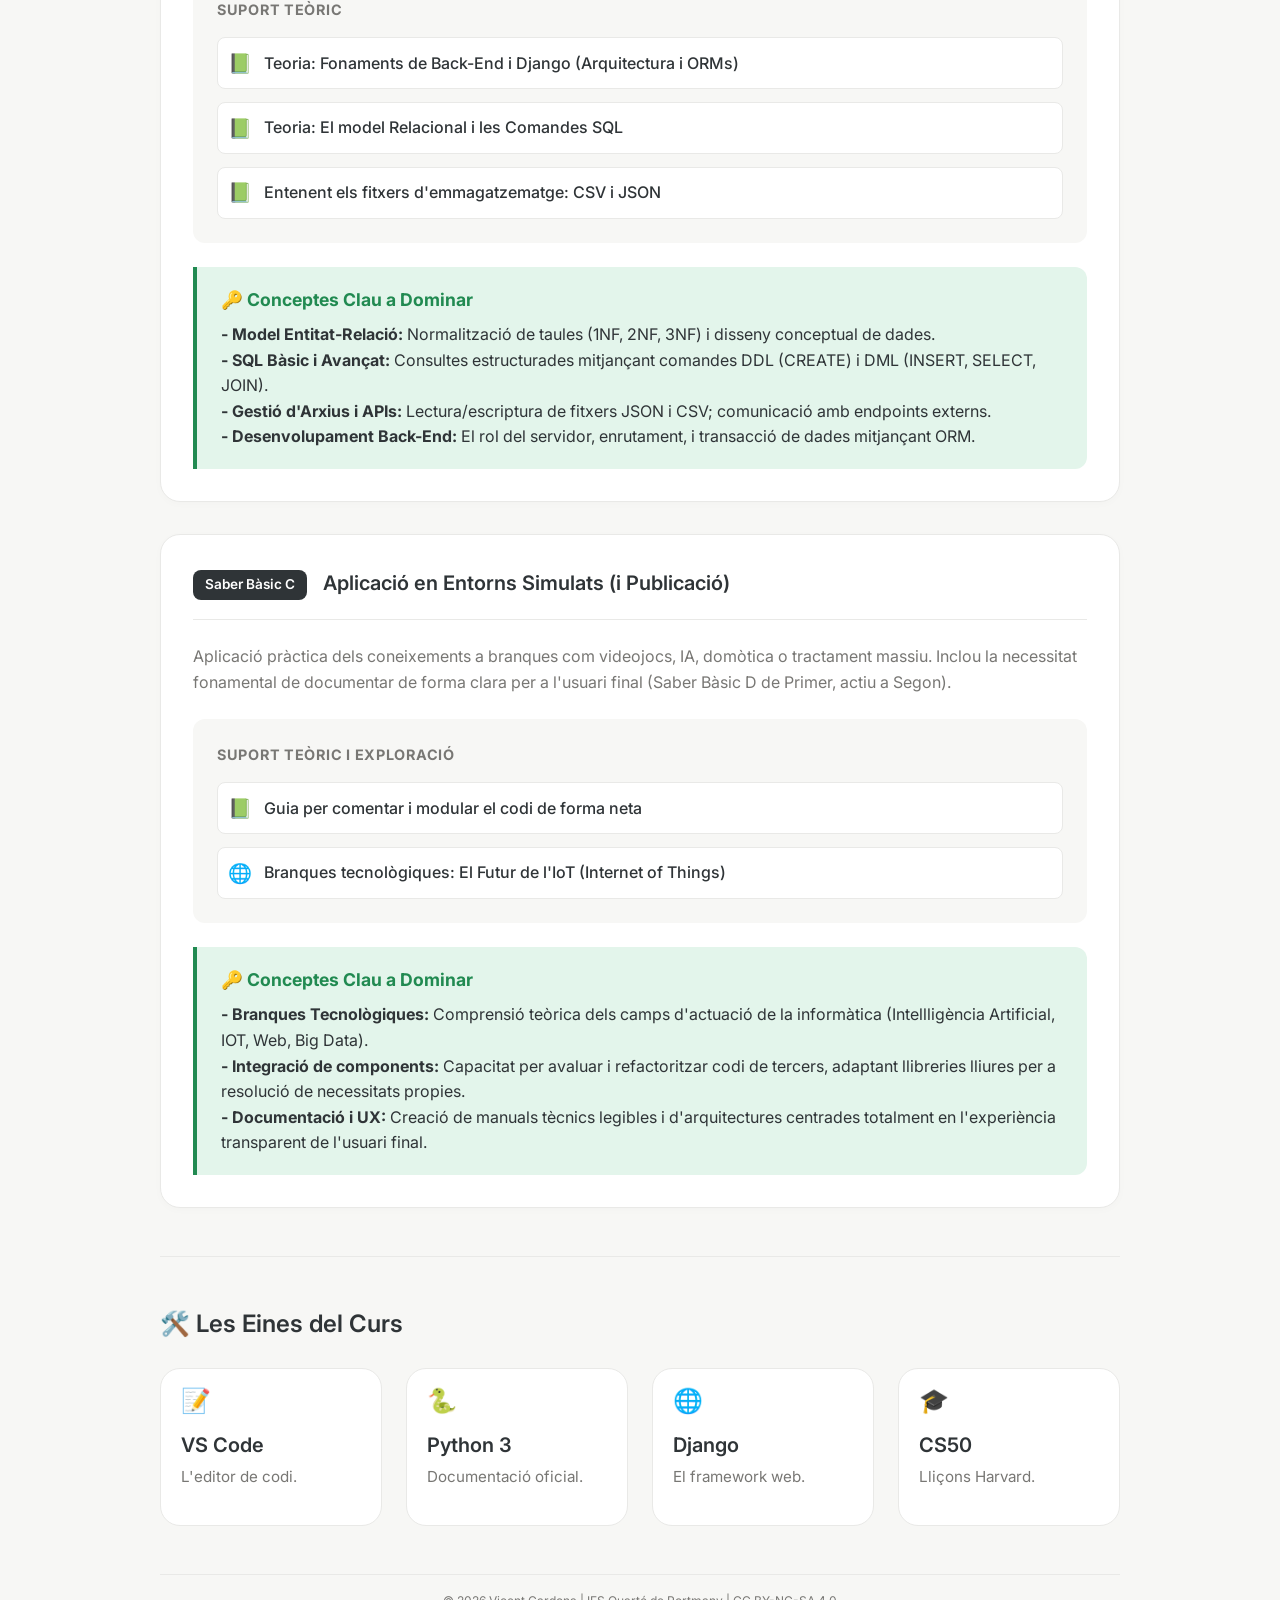
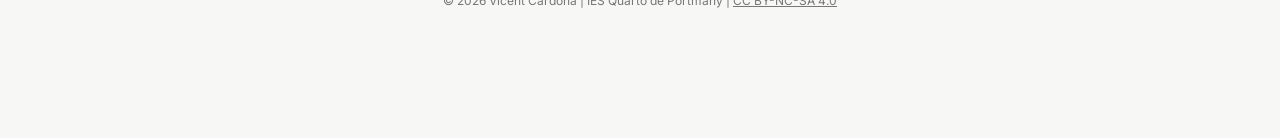
==== commit 2bfd5b50: "feat: Add XOR, complete exercises, mermaid logic circuits, and minimal footer" ====
--- a/ptd2.html
+++ b/ptd2.html
@@ -201,14 +201,8 @@
             </div>
         </section>
 
-        <footer class="site-footer" style="line-height: 1.8;">
-            <p>
-                &copy; 2026 Vicent Cardona<br>
-                Departament Tecnologia, IES Quartó de Portmany<br>
-                <a href="https://creativecommons.org/licenses/by-nc-sa/4.0/deed.ca" target="_blank"
-                    rel="noopener noreferrer" style="text-decoration: underline;">Llicència Creative Commons (CC
-                    BY-NC-SA 4.0)</a>
-            </p>
+        <footer class="site-footer">
+            <p>&copy; 2026 Vicent Cardona | IES Quartó de Portmany | <a href="https://creativecommons.org/licenses/by-nc-sa/4.0/deed.ca" target="_blank" rel="noopener noreferrer">CC BY-NC-SA 4.0</a></p>
         </footer>
     </main>
 
--- a/css/style.css
+++ b/css/style.css
@@ -607,8 +607,13 @@
 .site-footer {
     text-align: center;
     color: var(--text-secondary);
-    font-size: 0.85rem;
-    margin-top: 4rem;
+    font-size: 0.75rem;
+    margin-top: 2rem;
+    padding-top: 1rem;
+    border-top: 1px solid var(--border-subtle);
+}
+.site-footer a {
+    text-decoration: underline;
 }
 
 /* --- Mobile Responsiveness --- */
